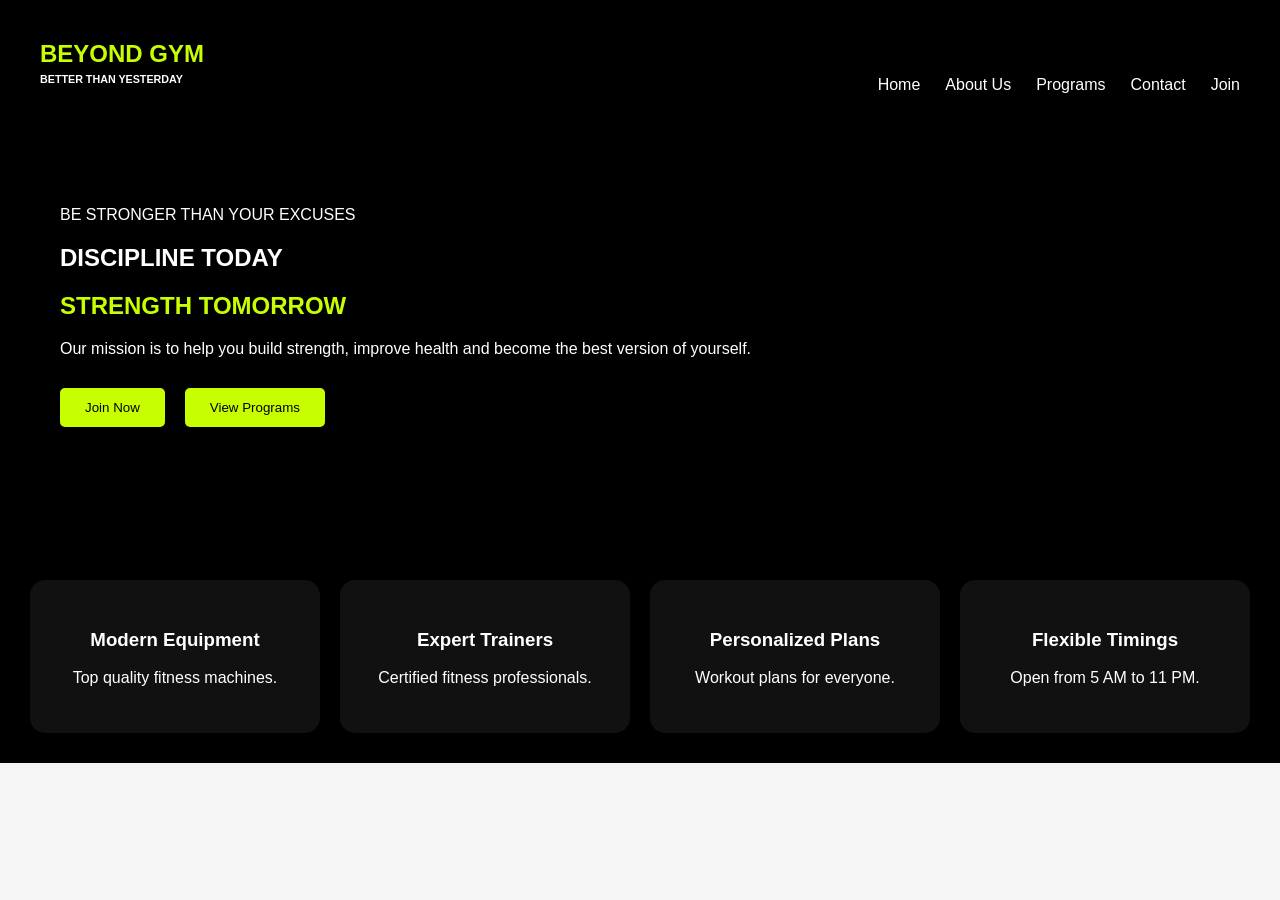
==== index.html @ 6e4a942d "home page for gym added" ====
<!DOCTYPE html>
<html lang="en">
<head>
    <meta charset="UTF-8">
    <meta name="viewport" content="width=device-width, initial-scale=1.0">
    <title>Beyond Gym</title>

    <link rel="stylesheet" href="/style.css">
</head>

<body>

    <!-- Navbar -->

    <nav class="navbar">

        <div class="logo">

            <h2>BEYOND GYM</h2>

            <h6>BETTER THAN YESTERDAY</h6>

        </div>

        <ul class="menu">

            <li><a href="">Home</a></li>

            <li><a href="">About Us</a></li>

            <li><a href="">Programs</a></li>

            <li><a href="">Contact</a></li>

            <li><a href="">Join</a></li>

        </ul>

    </nav>

    <!-- Hero section -->
    <section class="hero-section">
        <div>
            <p>BE STRONGER THAN YOUR EXCUSES</p>

            <h1>DISCIPLINE TODAY</h1>

            <h1 class="highlight">STRENGTH TOMORROW</h1>

            <p>Our mission is to help you build strength, improve health
            and become the best version of yourself.</p>

            <div class="buttons">

                <button class="join-btn">
                    Join Now
                </button>

                <button class="view-btn">
                    View Programs
                </button>

            </div>

            
        </div>
    </section>

    <!-- Features section -->

    <section class="feature">

        <div class="feature-box">
            <h3>Modern Equipment</h3>
            <p>Top quality fitness machines.</p>
        </div>

        <div class="feature-box">
            <h3>Expert Trainers</h3>
            <p>Certified fitness professionals.</p>
        </div>

        <div class="feature-box">
            <h3>Personalized Plans</h3>
            <p>Workout plans for everyone.</p>
        </div>

        <div class="feature-box">
            <h3>Flexible Timings</h3>
            <p>Open from 5 AM to 11 PM.</p>
        </div>

    </section>





</body>
</html>
---- style.css ----
body{
    font-family: Arial, Helvetica, sans-serif;
    background-color: whitesmoke;
    margin: 0;
}

/* Navbar */

.navbar{
    display: flex;
    justify-content: space-between;
    align-items: flex-end;
    padding: 20px 40px;
    background-color: black;
}

.logo h2{
    color: #c7ff00;
    margin-bottom: 5px;
}

.logo h6{
    color: white;
    margin-top: 0;
}

.menu{
    display: flex;
    gap: 25px;
    list-style: none;
}

.menu a{
    text-decoration: none;
    color: white;
}

.menu a:hover{
    color: #c7ff00;
    transition: 0.5s;
}

/* Hero Section */

.hero-section{
    background-color: black;
    color: white;
    min-height: 300px;
    padding: 60px;
}

.highlight{
    color: #c7ff00;
}


/* Buttons */

.buttons{
    display: flex;
    gap: 20px;
    margin-top: 30px;
}

.join-btn,
.view-btn{
    background-color: #c7ff00;
    color: black;
    padding: 12px 25px;
    border: none;
    cursor: pointer;
    border-radius: 5px;
    transition: 0.5s;
}


.join-btn:hover,
.view-btn:hover{
    transform: translateY(-5px);
}

/* Feature Section */

.feature{
    display: flex;
    gap: 20px;
    padding: 30px;
    background-color: black;
}

.feature-box{
    flex: 1;
    background-color: #111;
    color: white;
    padding: 30px;
    border-radius: 15px;
    text-align: center;
    transition: 0.5s;
}

.feature-box:hover{
    transform: translateY(-10px);
    border: 2px solid #c7ff00;
}
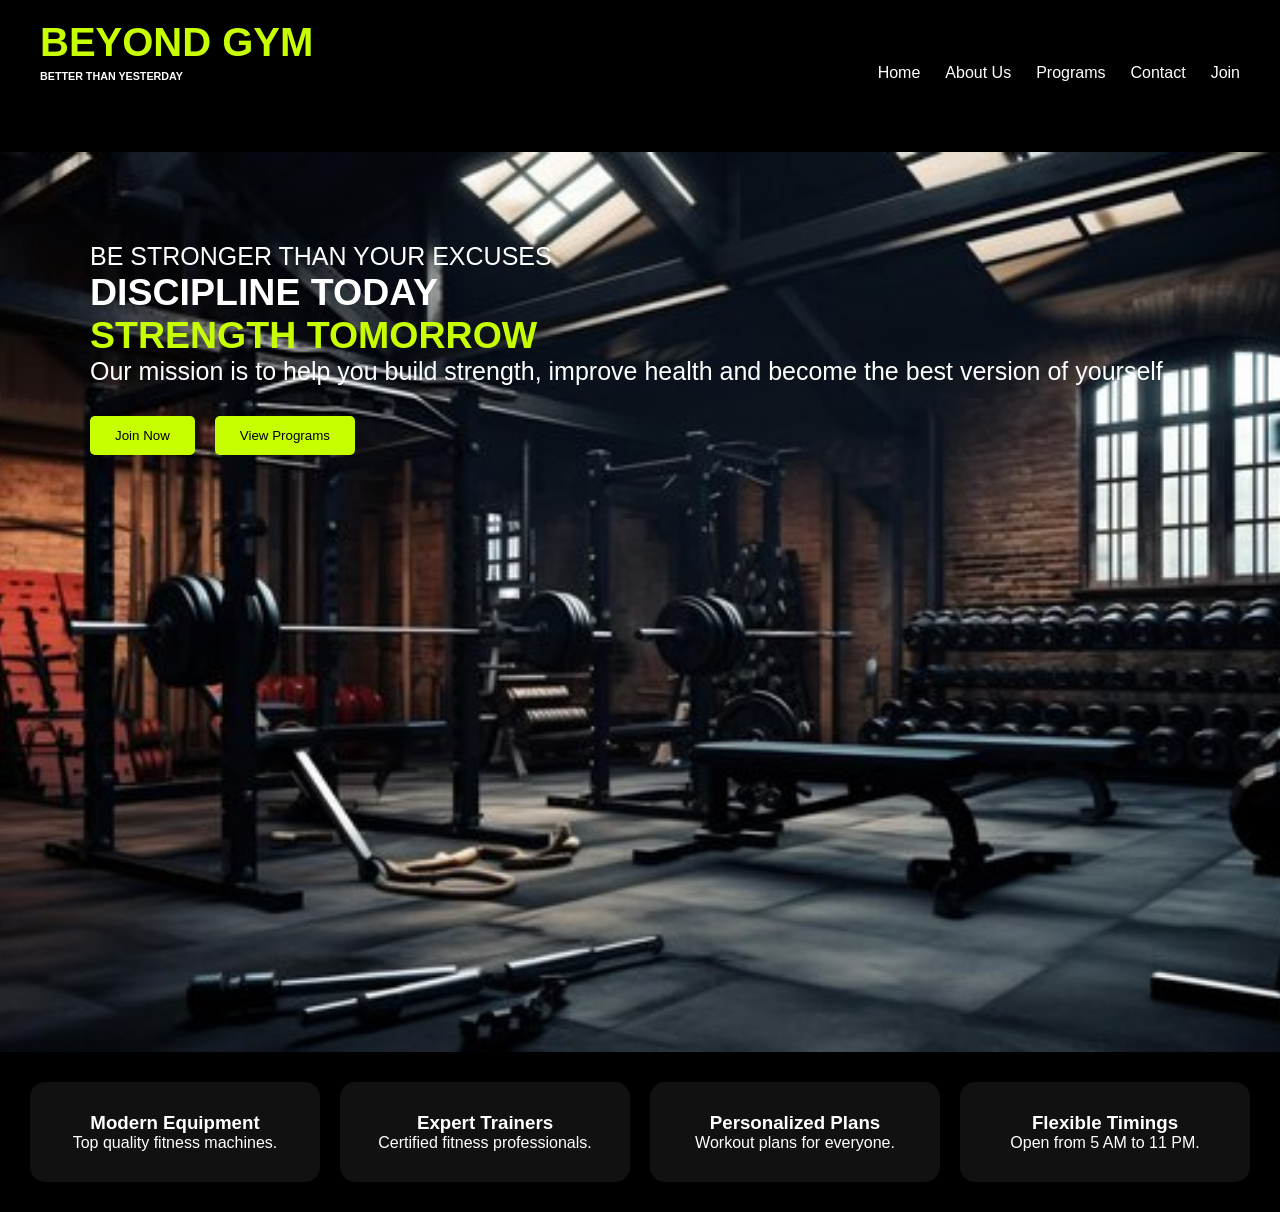
==== commit 65e33749: "added navigations for join and programs pages" ====
--- a/index.html
+++ b/index.html
@@ -6,6 +6,11 @@
     <title>Beyond Gym</title>
 
     <link rel="stylesheet" href="/style.css">
+    <link rel="html" href="/index.html">
+    <link rel="html" href="/aboutus.html">
+    <link rel="html" href="/programs.html">
+    <link rel="html" href="/contact.html">
+    <link rel="html" href="/join.html">
 </head>
 
 <body>
@@ -24,15 +29,15 @@
 
         <ul class="menu">
 
-            <li><a href="">Home</a></li>
+            <li><a href="/index.html">Home</a></li>
 
-            <li><a href="">About Us</a></li>
+            <li><a href="/aboutus.html">About Us</a></li>
 
-            <li><a href="">Programs</a></li>
+            <li><a href="/programs.html">Programs</a></li>
 
-            <li><a href="">Contact</a></li>
+            <li><a href="/contact.html">Contact</a></li>
 
-            <li><a href="">Join</a></li>
+            <li><a href="/join.html">Join</a></li>
 
         </ul>
 
@@ -52,13 +57,13 @@
 
             <div class="buttons">
 
-                <button class="join-btn">
+                <!--<button class="join-btn">
                     Join Now
-                </button>
+                </button>-->
 
-                <button class="view-btn">
-                    View Programs
-                </button>
+                <a href="/join.html"><button class="join-btn">Join Now</button></a>
+
+                <a href="/programs.html"><button class="view-btn">View Programs</button></a>
 
             </div>
 
@@ -93,8 +98,5 @@
     </section>
 
 
-
-
-
 </body>
 </html>
--- a/style.css
+++ b/style.css
@@ -1,11 +1,15 @@
+*{
+    margin: 0;
+    padding: 0;
+    box-sizing: border-box;
+}
 body{
     font-family: Arial, Helvetica, sans-serif;
-    background-color: whitesmoke;
+    background-color: black;
     margin: 0;
 }
 
 /* Navbar */
-
 .navbar{
     display: flex;
     justify-content: space-between;
@@ -17,6 +21,7 @@
 .logo h2{
     color: #c7ff00;
     margin-bottom: 5px;
+    font-size: 40px;
 }
 
 .logo h6{
@@ -41,21 +46,24 @@
 }
 
 /* Hero Section */
-
 .hero-section{
-    background-color: black;
-    color: white;
-    min-height: 300px;
-    padding: 60px;
+    background-image: url("/images/gym\ interior\ 2.jpg");
+    background-size: cover;
+    background-position: center;
+    background-repeat: no-repeat;
+
+    color: white;
+    min-height: 100vh;
+    padding: 90px;
+    margin-top: 50px;
+    font-size: 25px;
 }
 
 .highlight{
     color: #c7ff00;
 }
 
-
 /* Buttons */
-
 .buttons{
     display: flex;
     gap: 20px;
@@ -73,14 +81,12 @@
     transition: 0.5s;
 }
 
-
 .join-btn:hover,
 .view-btn:hover{
     transform: translateY(-5px);
 }
 
 /* Feature Section */
-
 .feature{
     display: flex;
     gap: 20px;
@@ -101,4 +107,624 @@
 .feature-box:hover{
     transform: translateY(-10px);
     border: 2px solid #c7ff00;
-}+}
+
+
+/* About us page info */
+.about-hero{
+    display: flex;
+    gap: 40px;
+    padding: 50px;
+    background-color: black;
+    color: white;
+    align-items: center;
+}
+
+.about-left{
+    flex: 1;
+}
+
+.about-right{
+    flex: 1;
+}
+
+.about-right img{
+    width: 100%;
+    border-radius: 15px;
+}
+
+.section-title{
+    color: #c7ff00;
+    font-size: 30px;
+    font-weight: bold;
+    margin-bottom: 20px;
+}
+
+.about-left h1{
+    font-size: 50px;
+    margin-bottom: 10px;
+}
+
+.about-text{
+    margin-top: 20px;
+    font-size: 15px;
+}
+
+/* STATS SECTION */
+.stats-section{
+    display: flex;
+    gap: 20px;
+    padding: 30px;
+    background-color: black;
+}
+
+.stats-card{
+    flex: 1;
+    background-color: #111;
+    color: white;
+    text-align: center;
+    padding: 30px;
+    border-radius: 15px;
+    transition: 0.5s;
+}
+
+.stats-card h2{
+    color: #c7ff00;
+    font-size: 40px;
+    margin-bottom: 10px;
+}
+
+.stats-card:hover{
+    transform: translateY(-10px);
+    border: 2px solid #c7ff00;
+}
+
+/* MISSION SECTION */
+.mission-section{
+    background-color: black;
+    padding: 30px;
+}
+
+.mission-card{
+    display: flex;
+    gap: 40px;
+    background-color: #111;
+    padding: 40px;
+    border-radius: 15px;
+    color: white;
+}
+
+.mission-left{
+    flex: 1;
+}
+
+.mission-middle{
+    flex: 1;
+    border-left: 2px solid #333;
+    padding-left: 30px;
+}
+
+.mission-right{
+    flex: 1;
+    border-left: 2px solid #333;
+    padding-left: 30px;
+}
+
+.mission-left h3{
+    color: #c7ff00;
+    margin-bottom: 20px;
+}
+
+.mission-left h2{
+    font-size: 45px;
+    margin-bottom: 10px;
+}
+
+.mission-middle p{
+    line-height: 1.5;
+    font-size: 20px;
+}
+
+.mission-right ul{
+    list-style: none;
+}
+
+.mission-right li{
+    margin-bottom: 25px;
+    font-size: 20px;
+}
+
+/* BUTTON */
+
+.join-community-btn{
+    background-color: #c7ff00;
+    color: black;
+    padding: 15px 25px;
+    margin-top: 25px;
+    transition: 0.5s;
+}
+    
+
+.join-community-btn:hover{
+    transform: translateY(-5px);
+}
+
+
+
+
+
+
+/* Programs page info*/
+.program-header{
+    background-color: black;
+    text-align: center;
+    padding: 50px;
+    color: white;
+}
+
+.program-header h1{
+    color: #c7ff00;
+    font-size: 40px;
+    margin-bottom: 15px;
+}
+
+.programs{
+    background-color: black;
+    display: flex;
+    flex-wrap: wrap;
+    gap: 25px;
+    padding: 40px;
+}
+
+.program-card{
+    flex: 1 1 300px;
+    background-color:#111;
+    color: white;
+    padding: 30px;
+    border-radius: 15px;
+    text-align: center;
+    transition: 0.5s;
+}
+
+.program-card:hover{
+    transform: translateY(-10px);
+    border: 2px solid #c7ff00;
+}
+
+.program-card h2{
+    color: #c7ff00;
+    margin-bottom: 15px;
+}
+
+.program-fs{
+    background-color: black;
+    text-align: center;
+    padding: 50px;
+    color: white;
+}
+
+.program-fs h2{
+    color: #c7ff00;
+    margin-bottom: 15px;
+}
+
+
+
+
+
+
+
+/* Join Page info */
+
+.join-section{
+    background-color: black;
+    padding: 50px;
+    display: flex;
+    gap: 50px;
+}
+
+.join-left{
+    flex: 1;
+}
+
+.join-tag{
+    color: #c7ff00;
+    font-weight: bold;
+    margin-bottom: 20px;
+}
+
+.join-left h1{
+    color: white;
+    font-size: 55px;
+}
+
+.join-text{
+    color: white;
+    margin-top: 20px;
+    line-height: 1.6;
+}
+
+
+/* FORM */
+
+.join-form-box{
+    flex: 1;
+    background-color: #111;
+    padding: 30px;
+    border-radius: 15px;
+}
+
+.join-form-box h2{
+    text-align: center;
+    color: #c7ff00;
+    margin-bottom: 25px;
+}
+
+.join-form-box label{
+    color: white;
+    margin-bottom: 5px;
+}
+
+.join-form-box input,
+.join-form-box textarea,
+.join-form-box select{
+    width: 100%;
+    padding: 12px;
+    margin-bottom: 15px;
+    border-radius: 5px;
+    border: 1px solid #333;
+}
+
+.join-submit-btn{
+    width: 100%;
+    background-color: #c7ff00;
+    color: black;
+    border: none;
+    padding: 15px;
+    cursor: pointer;
+    font-weight: bold;
+    transition: 0.5s;
+}
+
+.join-submit-btn:hover{
+    transform: translateY(-5px);
+}
+
+/* MEMBERSHIP SECTION */
+
+.membership-section{
+    background-color: black;
+    padding: 50px;
+}
+
+.membership-section h2{
+    text-align: center;
+    color: white;
+    margin-bottom: 40px;
+}
+
+.plan-container{
+    display: flex;
+    gap: 20px;
+}
+
+.plan-card{
+    flex: 1;
+    background-color: #111;
+    color: white;
+    padding: 25px;
+    border-radius: 15px;
+    transition: 0.5s;
+}
+
+.plan-card:hover{
+    transform: translateY(-5px);
+    border: 2px solid #c7ff00;
+}
+
+.plan-card h1{
+    color: #c7ff00;
+    margin: 15px 0px;
+}
+
+.plan-card ul{
+    margin: 20px 0px;
+    padding-left: 20px;
+}
+
+.plan-card li{
+    margin-bottom: 10px;
+}
+
+.plan-card button{
+    width: 100%;
+    padding: 12px;
+    background-color: #c7ff00;
+    border: none;
+    cursor: pointer;
+    font-weight: bold;
+}
+
+.help-card{
+    flex: 1;
+    background-color: #111;
+    color: white;
+    text-align: center;
+    padding: 30px;
+    border-radius: 15px;
+}
+
+.help-card h2{
+    color: #c7ff00;
+}
+
+.help-card button{
+    margin-top: 20px;
+    padding: 12px 20px;
+    background-color: transparent;
+    border: 1px solid #c7ff00;
+    color: #c7ff00;
+    cursor: pointer;
+}
+
+.contact-submit-btn{
+    margin-top: 20px;
+    padding: 12px 20px;
+    background-color: transparent;
+    border: 1px solid #c7ff00;
+    color: #c7ff00;
+    cursor: pointer;
+    transition: 0.5s;
+}
+.contact-submit-btn:hover{
+    background-color: #c7ff00;
+    color: black;
+    transform: translateY(-5px);
+}
+
+
+
+
+
+
+
+
+/* Contact page info*/
+.contact-header{
+    background-color: black;
+    color: white;
+    text-align: center;
+}
+
+.contact-header h1{
+    color: #c7ff00;
+    font-size: 40px;
+}
+
+.contact-form-section{
+    background-color: black;
+    padding: 20px 40px;
+}
+
+.contact-form-box{
+    background-color: #111;
+    border-radius: 15px;
+    padding: 20px;
+}
+
+.contact-form-box h2{
+    color: #c7ff00;
+    margin-bottom: 15px;
+}
+
+
+.input-box{
+    display: flex;
+    flex-direction: column;
+    flex: 1;
+}
+
+.input-box label{
+    color: white;
+    margin-bottom: 8px;
+}
+
+.input-box input,
+.input-box textarea{
+    padding: 10px;
+    border: 1px solid #333;
+    border-radius: 5px;
+    margin-bottom: 15px;
+}
+
+.send-btn{
+    background-color: #c7ff00;
+    color: black;
+    border: none;
+    padding: 15px 25px;
+    cursor: pointer;
+    transition: 0.5s;
+}
+
+.send-btn:hover{
+    transform: translateY(-5px);
+    background-color: white;
+}
+
+/* GET IN TOUCH */
+.touch-section{
+    background-color: black;
+    padding: 15px;
+}
+
+.touch-section h2{
+    color: #c7ff00;
+    text-align: center;
+}
+
+.touch-container{
+    display: flex;
+    gap: 25px;
+    padding: 15px;
+}
+
+.touch-card{
+    flex: 1;
+    background-color: #1b1b1b;
+    color: white;
+    text-align: center;
+    padding: 25px;
+    border-radius: 15px;
+    transition: 0.5s;
+}
+
+.touch-card:hover{
+    transform: translateY(-10px);
+    border: 1px solid #c7ff00;
+}
+
+.touch-card h3{
+    color: #c7ff00;
+}
+
+
+/* Media Queries*/
+
+/* Mobile view */
+@media (max-width:767px){
+
+    .navbar{
+        flex-direction: column;
+        align-items: center;
+        text-align: center;
+    }
+
+    .menu{
+        flex-direction: column;
+        gap: 15px;
+        margin-top: 20px;
+        width: 100%;
+        align-items: center;
+    }
+
+    .hero-section{
+        padding: 60px 20px;
+        font-size: 18px;
+        text-align: center;
+        min-height: auto;
+    }
+
+    .hero-section h1{
+        font-size: 35px;
+    }
+
+    .buttons{
+        flex-direction: column;
+        align-items: center;
+    }
+
+    .feature,
+    .about-hero,
+    .stats-section,
+    .join-section,
+    .touch-container,
+    .plan-container,
+    .mission-card{
+        flex-direction: column;
+    }
+
+    .mission-middle,
+    .mission-right{
+        border-left: none;
+        border-top: 2px solid #333;
+        padding-left: 0;
+        padding-top: 20px;
+    }
+
+    .programs{
+        flex-direction: column;
+    }
+
+    .program-card{
+        flex: 1 1 100%;
+    }
+
+    .join-form-box{
+        width: 100%;
+    }
+
+    .plan-card,
+    .help-card{
+        width: 100%;
+    }
+
+    .about-left h1,
+    .join-left h1,
+    .mission-left h2{
+        font-size: 32px;
+    }
+}
+
+
+/* Tablet view */
+@media (min-width:768px) and (max-width:1023px){
+
+    .about-hero,
+    .join-section{
+        flex-direction: column;
+    }
+
+    .feature,
+    .stats-section,
+    .touch-container,
+    .plan-container{
+        flex-wrap: wrap;
+    }
+
+    .feature-box,
+    .stats-card,
+    .touch-card,
+    .plan-card{
+        flex: 1 1 45%;
+    }
+
+    .help-card{
+        flex: 1 1 100%;
+    }
+
+    .mission-card{
+        flex-direction: column;
+    }
+
+    .mission-middle,
+    .mission-right{
+        border-left: none;
+        border-top: 2px solid #333;
+        padding-left: 0;
+        padding-top: 20px;
+    }
+}
+
+
+/* Laptop view */
+@media (min-width:1024px) and (max-width:1279px){
+
+    .hero-section{
+        font-size: 22px;
+    }
+
+    .hero-section h1{
+        font-size: 60px;
+    }
+}
+
+
+
+
+
+
+
+
+
+
+
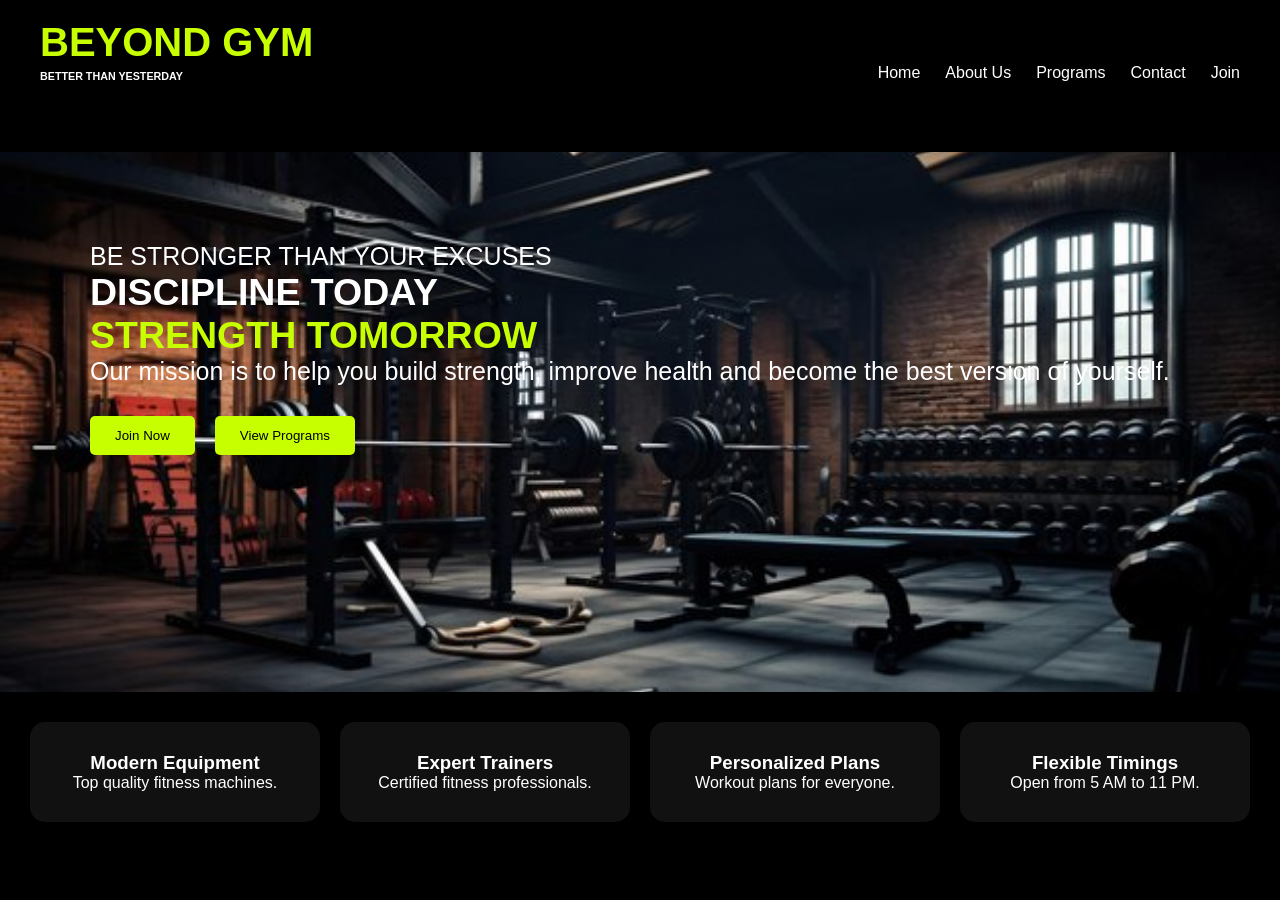
==== commit 6d2e0834: "updated herosection" ====
--- a/index.html
+++ b/index.html
@@ -57,9 +57,6 @@
 
             <div class="buttons">
 
-                <!--<button class="join-btn">
-                    Join Now
-                </button>-->
 
                 <a href="/join.html"><button class="join-btn">Join Now</button></a>
 
--- a/style.css
+++ b/style.css
@@ -53,7 +53,7 @@
     background-repeat: no-repeat;
 
     color: white;
-    min-height: 100vh;
+    min-height: 60vh;
     padding: 90px;
     margin-top: 50px;
     font-size: 25px;
